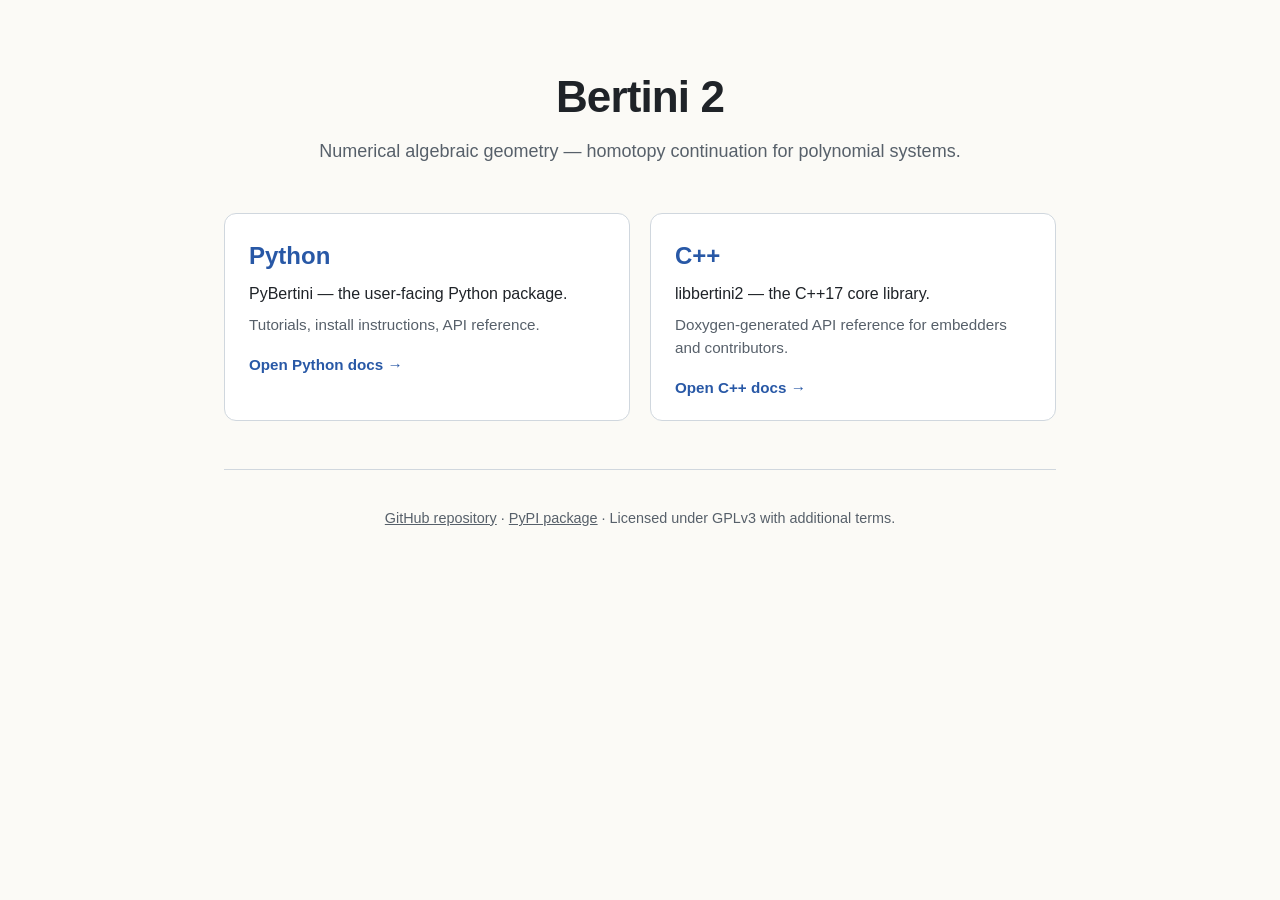
==== doc_resources/landing/index.html @ 655faa9b "📝 docs: add GitHub Pages site combining Doxygen (C++) and Sphinx (Python) Adds a unified docs site d" ====
<!DOCTYPE html>
<html lang="en">
<head>
  <meta charset="UTF-8">
  <meta name="viewport" content="width=device-width, initial-scale=1.0">
  <title>Bertini 2 -- Documentation</title>
  <link rel="stylesheet" href="style.css">
</head>
<body>
  <main>
    <header>
      <h1>Bertini 2</h1>
      <p class="subtitle">Numerical algebraic geometry &mdash; homotopy continuation for polynomial systems.</p>
    </header>

    <section class="cards">
      <a class="card" href="python/">
        <h2>Python</h2>
        <p class="lead">PyBertini &mdash; the user-facing Python package.</p>
        <p class="meta">Tutorials, install instructions, API reference.</p>
        <span class="cta">Open Python docs &rarr;</span>
      </a>

      <a class="card" href="cpp/">
        <h2>C++</h2>
        <p class="lead">libbertini2 &mdash; the C++17 core library.</p>
        <p class="meta">Doxygen-generated API reference for embedders and contributors.</p>
        <span class="cta">Open C++ docs &rarr;</span>
      </a>
    </section>

    <footer>
      <p>
        <a href="https://github.com/hkmoon/b2">GitHub repository</a> &middot;
        <a href="https://pypi.org/project/bertini/">PyPI package</a> &middot;
        Licensed under GPLv3 with additional terms.
      </p>
    </footer>
  </main>
</body>
</html>
---- doc_resources/landing/style.css ----
:root {
  --bg: #fbfaf6;
  --fg: #1f2328;
  --muted: #57606a;
  --accent: #2858a6;
  --card-bg: #ffffff;
  --card-border: #d0d7de;
  --card-hover: #2858a6;
}

@media (prefers-color-scheme: dark) {
  :root {
    --bg: #0d1117;
    --fg: #e6edf3;
    --muted: #8b949e;
    --accent: #4493f8;
    --card-bg: #161b22;
    --card-border: #30363d;
    --card-hover: #4493f8;
  }
}

* { box-sizing: border-box; }

html, body {
  margin: 0;
  padding: 0;
  background: var(--bg);
  color: var(--fg);
  font-family: -apple-system, BlinkMacSystemFont, "Segoe UI", Helvetica, Arial, sans-serif;
  line-height: 1.5;
  min-height: 100vh;
}

main {
  max-width: 880px;
  margin: 0 auto;
  padding: 4rem 1.5rem 2rem;
}

header {
  margin-bottom: 3rem;
  text-align: center;
}

header h1 {
  font-size: 2.75rem;
  margin: 0 0 0.5rem;
  letter-spacing: -0.02em;
}

.subtitle {
  font-size: 1.125rem;
  color: var(--muted);
  margin: 0;
}

.cards {
  display: grid;
  grid-template-columns: repeat(auto-fit, minmax(280px, 1fr));
  gap: 1.25rem;
  margin-bottom: 3rem;
}

.card {
  display: block;
  text-decoration: none;
  color: inherit;
  background: var(--card-bg);
  border: 1px solid var(--card-border);
  border-radius: 12px;
  padding: 1.5rem 1.5rem 1.25rem;
  transition: border-color 0.15s ease, transform 0.15s ease;
}

.card:hover {
  border-color: var(--card-hover);
  transform: translateY(-2px);
}

.card h2 {
  margin: 0 0 0.5rem;
  font-size: 1.5rem;
  color: var(--accent);
}

.card .lead {
  margin: 0 0 0.5rem;
  font-weight: 500;
}

.card .meta {
  margin: 0 0 1rem;
  color: var(--muted);
  font-size: 0.95rem;
}

.card .cta {
  display: inline-block;
  font-weight: 600;
  color: var(--accent);
  font-size: 0.95rem;
}

footer {
  text-align: center;
  color: var(--muted);
  font-size: 0.9rem;
  border-top: 1px solid var(--card-border);
  padding-top: 1.5rem;
}

footer a {
  color: var(--muted);
  text-decoration: underline;
}

footer a:hover {
  color: var(--accent);
}
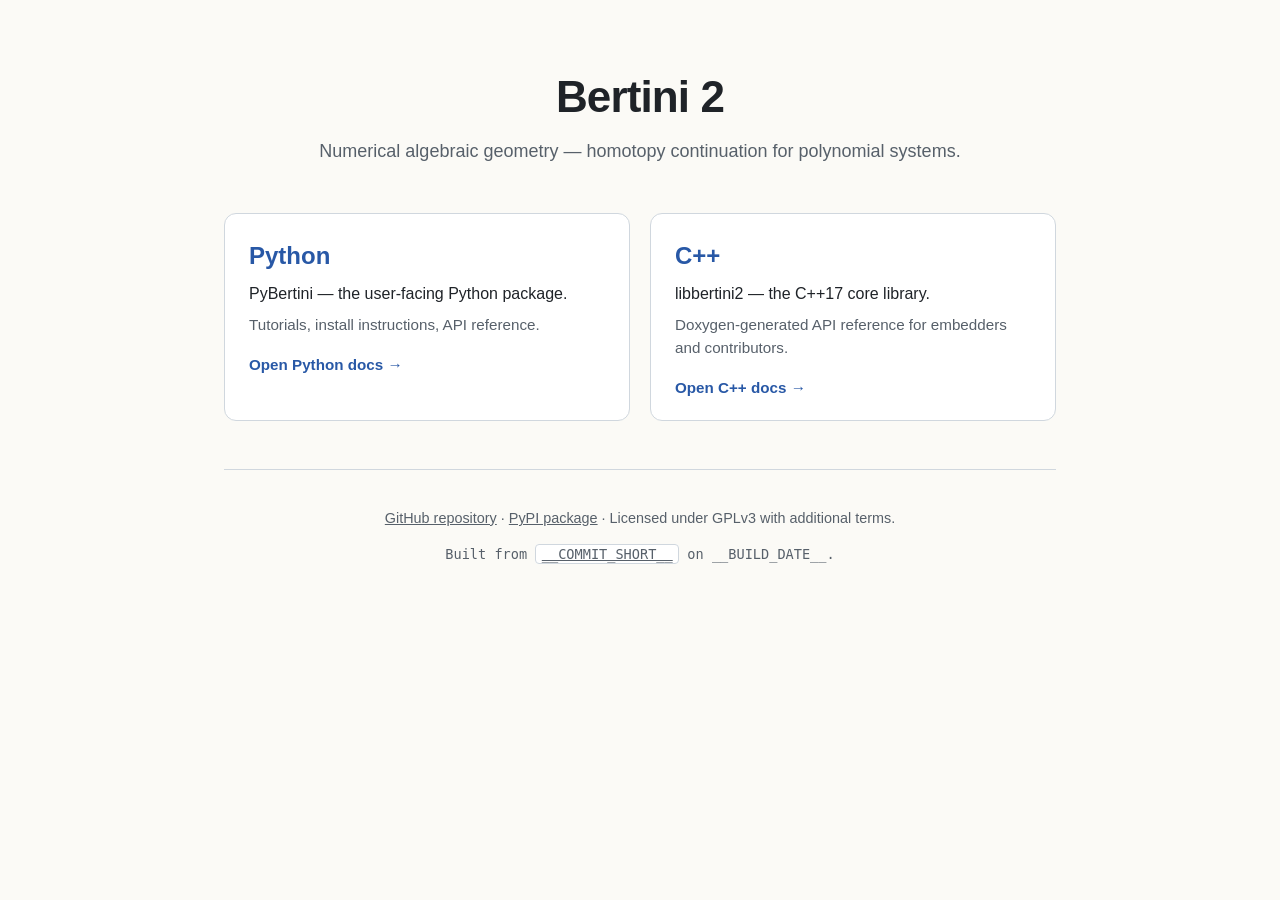
==== commit 515df26b: "📝 docs: surface git commit hash and build date across the docs Compute the commit SHA and build date" ====
--- a/doc_resources/landing/index.html
+++ b/doc_resources/landing/index.html
@@ -35,6 +35,11 @@
         <a href="https://pypi.org/project/bertini/">PyPI package</a> &middot;
         Licensed under GPLv3 with additional terms.
       </p>
+      <p class="build-info">
+        Built from
+        <a href="https://github.com/hkmoon/b2/commit/__COMMIT_SHA__"><code>__COMMIT_SHORT__</code></a>
+        on __BUILD_DATE__.
+      </p>
     </footer>
   </main>
 </body>
--- a/doc_resources/landing/style.css
+++ b/doc_resources/landing/style.css
@@ -118,3 +118,17 @@
 footer a:hover {
   color: var(--accent);
 }
+
+footer .build-info {
+  margin-top: 0.5rem;
+  font-size: 0.85rem;
+  font-family: ui-monospace, SFMono-Regular, "SF Mono", Consolas, monospace;
+}
+
+footer .build-info code {
+  font-family: inherit;
+  background: var(--card-bg);
+  padding: 0.1em 0.4em;
+  border-radius: 4px;
+  border: 1px solid var(--card-border);
+}
